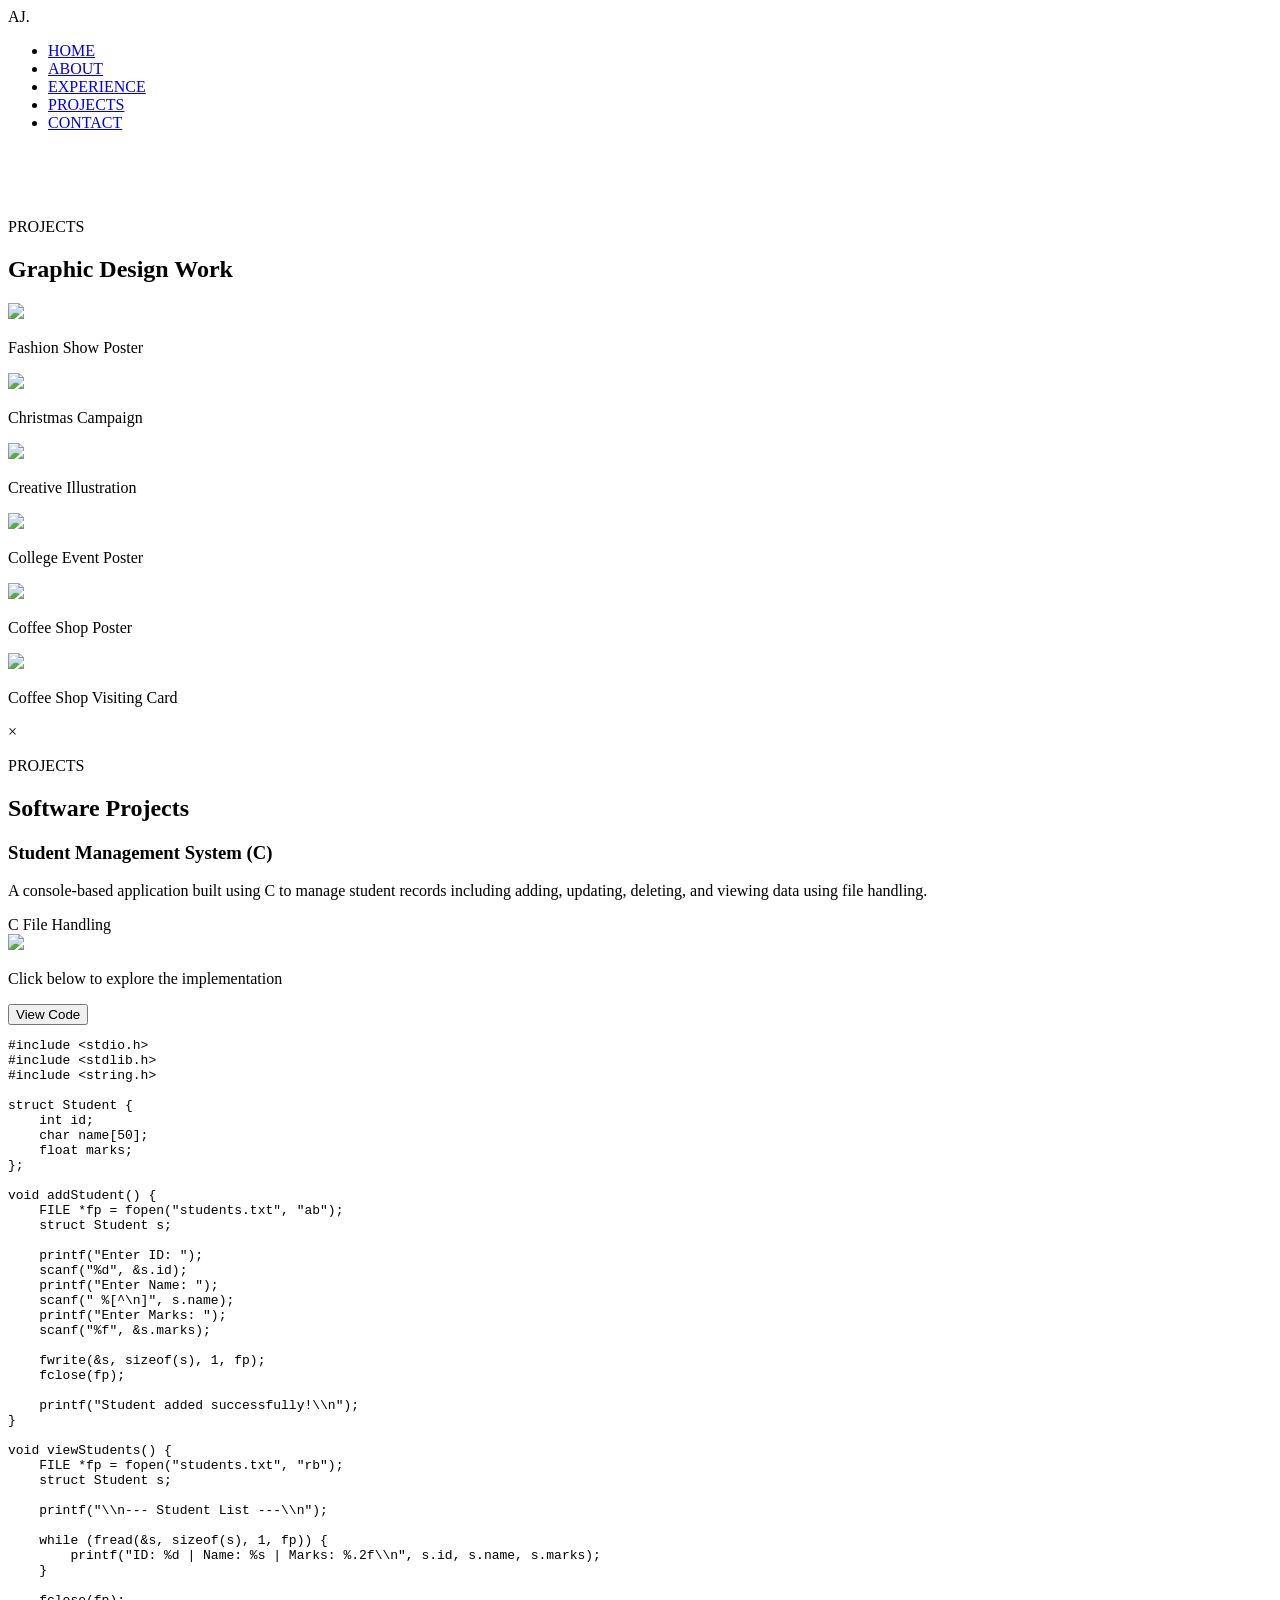
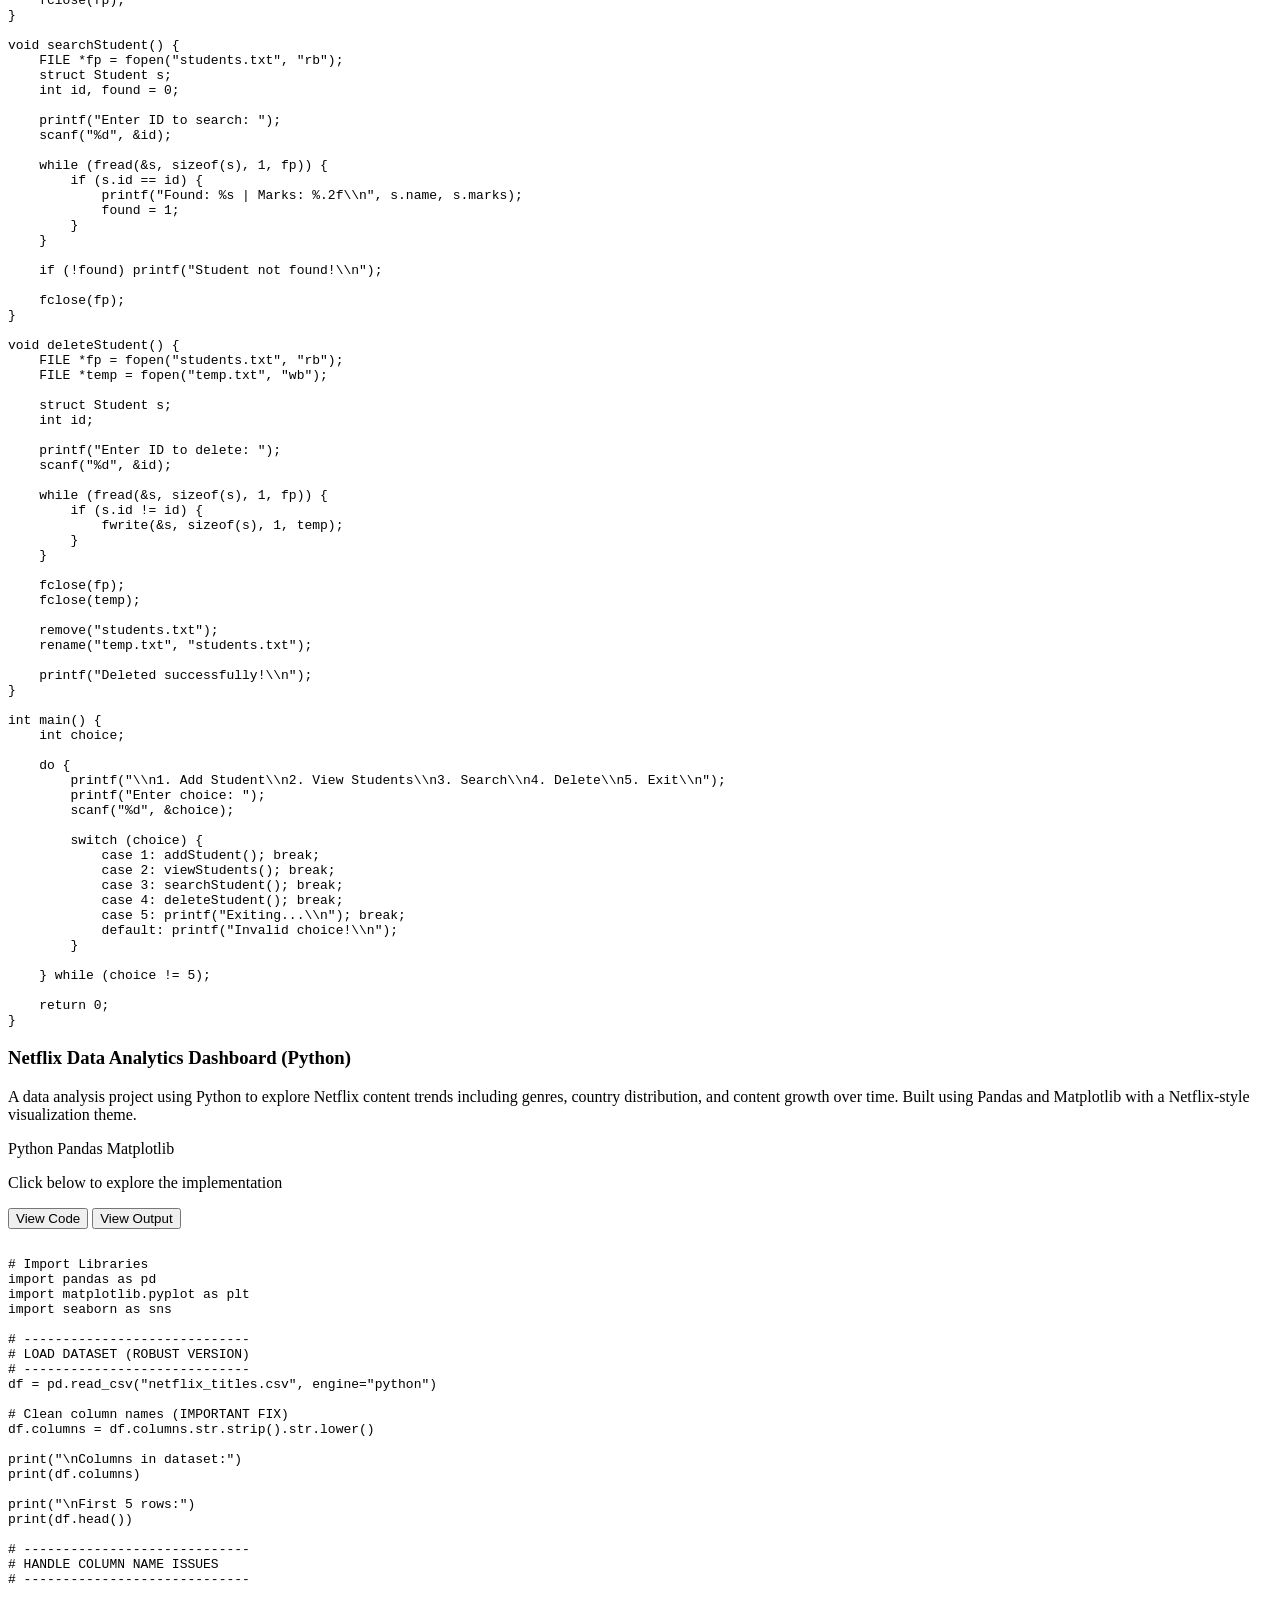
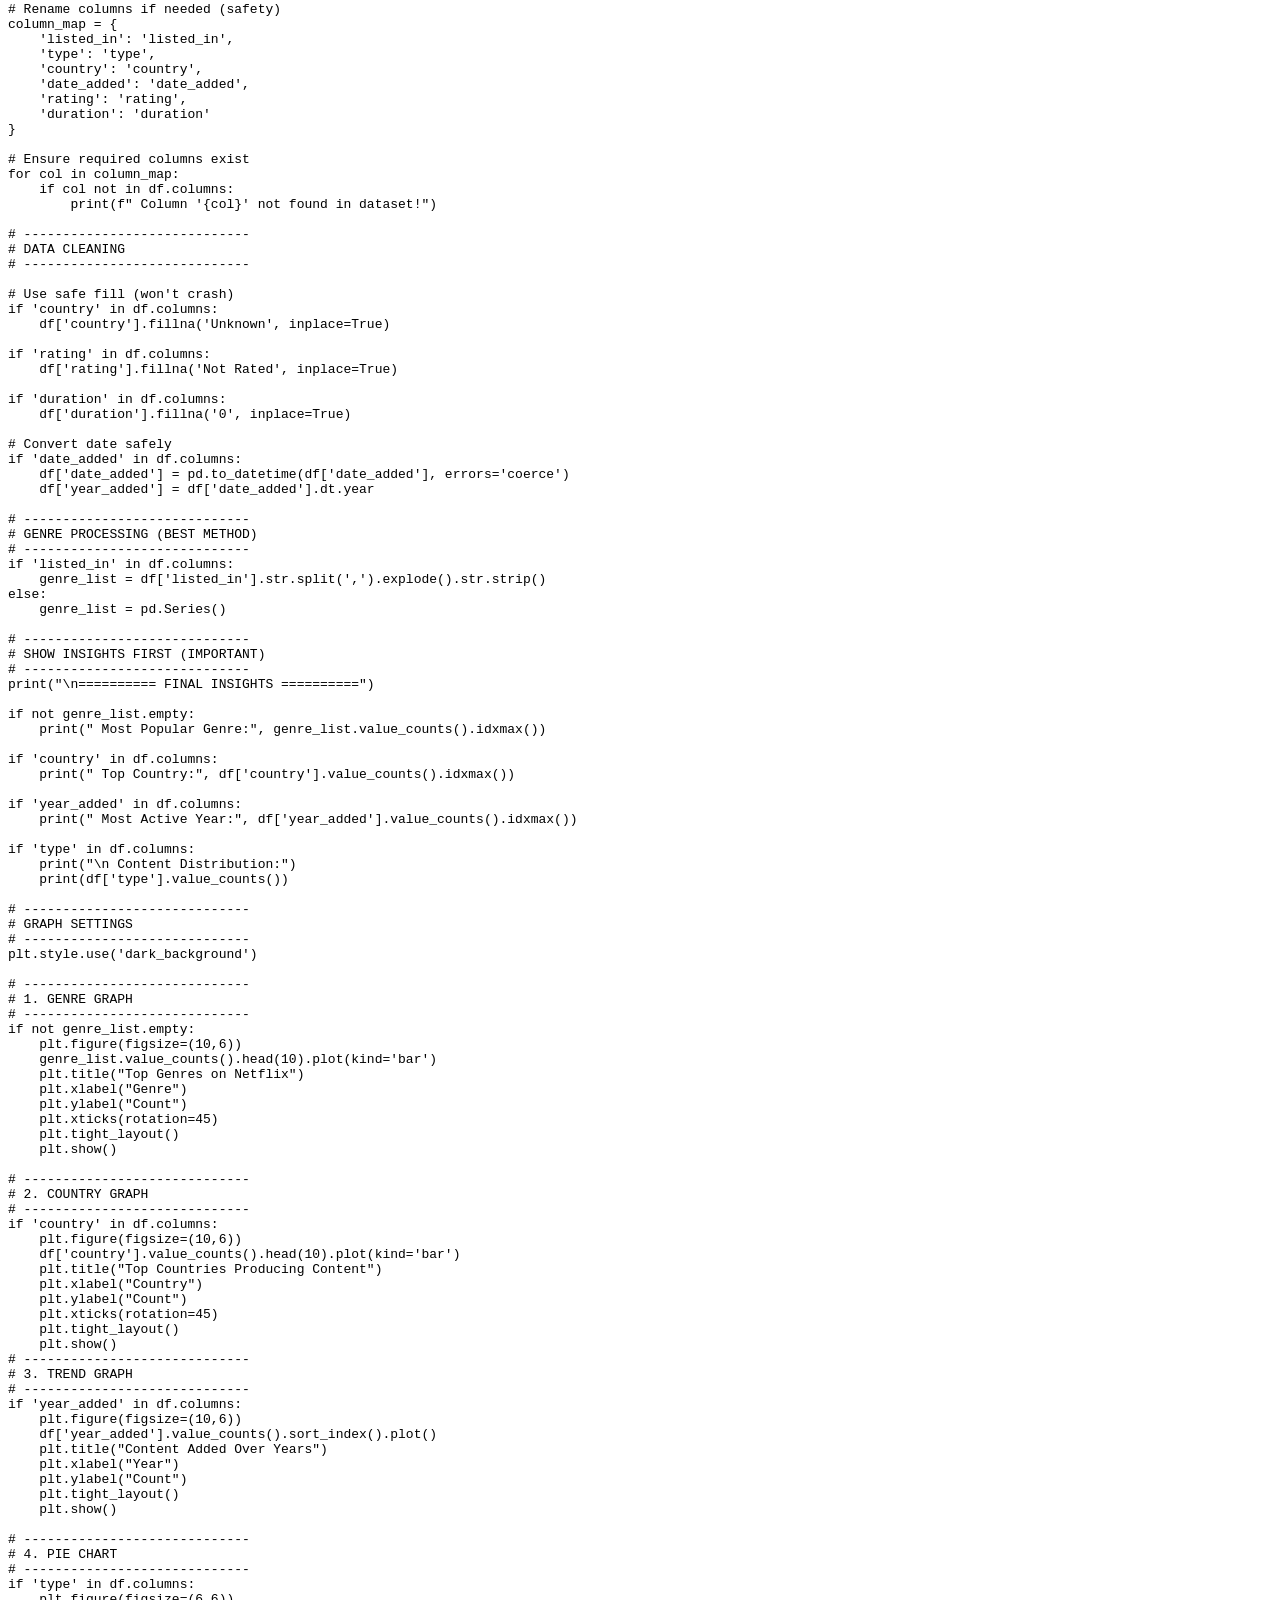
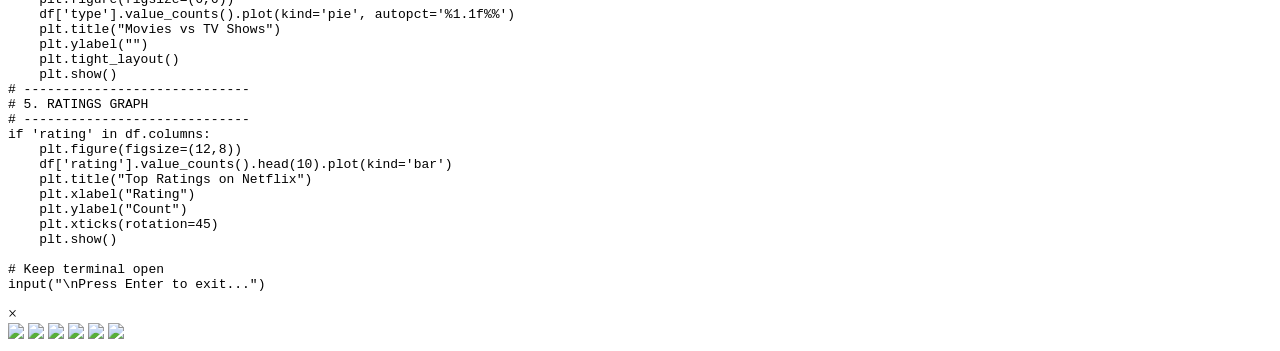
==== design.html @ 0135842d "Rename design.txt to design.html" ====
<!DOCTYPE html>
<html>
<head>
  <title>Graphic Design Projects</title>

  <link href="https://fonts.googleapis.com/css2?family=Inter:wght@400;500;600&display=swap" rel="stylesheet">
  <link rel="stylesheet" href="style2.css">
  <link rel="stylesheet" href="styles3.css">
</head>

<body>

<!-- NAVBAR -->
<nav class="navbar">
  <div class="logo">AJ.</div>
  <ul class="nav-links">
    <li><a href="MainPortfolio.html#home">HOME</a></li>
    <li><a href="MainPortfolio.html#about">ABOUT</a></li>
    <li><a href="MainPortfolio.html#experience">EXPERIENCE</a></li>
    <li><a href="MainPortfolio.html#projects">PROJECTS</a></li>
    <li><a href="MainPortfolio.html#contact">CONTACT</a></li>
  </ul>
</nav>

<br><br><br>

<!-- GRAPHIC DESIGN -->
<section class="projects-section">
<div class="container">

<p class="section-tag">PROJECTS</p>
<h2 class="section-title">Graphic Design Work</h2>

<div class="design-gallery">

<div class="design-item">
<img src="FashionShow.jpg" onclick="openModal(this.src)">
<p class="design-title">Fashion Show Poster</p>
</div>

<div class="design-item">
<img src="Christmas.jpg" onclick="openModal(this.src)">
<p class="design-title">Christmas Campaign</p>
</div>

<div class="design-item">
<img src="Drawing.jpg" onclick="openModal(this.src)">
<p class="design-title">Creative Illustration</p>
</div>

<div class="design-item">
<img src="IISPOSTER.png" onclick="openModal(this.src)">
<p class="design-title">College Event Poster</p>
</div>

<div class="design-item">
<img src="igpost.jpg" onclick="openModal(this.src)">
<p class="design-title">Coffee Shop Poster</p>
</div>

<div class="design-item">
<img src="card.png" onclick="openModal(this.src)">
<p class="design-title">Coffee Shop Visiting Card</p>
</div>

</div>

<!-- IMAGE MODAL -->
<div id="imageModal" class="modal">
<span class="close" onclick="closeModal()">&times;</span>
<img class="modal-content" id="modalImg">
</div>

</div>
</section>

<!-- SOFTWARE PROJECTS -->
<section class="projects-section" >
<p class="section-tag">PROJECTS</p>
<h2 class="section-title">Software Projects</h2>

<!-- C PROJECT -->
<div class="project-block">

<h3 class="project-title">Student Management System (C)</h3>

<p class="project-desc">
A console-based application built using C to manage student records 
including adding, updating, deleting, and viewing data using file handling.
</p>

<div class="tech-stack">
<span>C</span>
<span>File Handling</span>
</div>

<img src="output.png" class="C-output">

<p class="hint-text">Click below to explore the implementation</p>

<button class="view-code-btn" id="toggleCodeBtn" onclick="toggleCode()">View Code</button>

<div class="code-container" id="codeBlock">
<pre><code>#include &lt;stdio.h&gt;
#include &lt;stdlib.h&gt;
#include &lt;string.h&gt;

struct Student {
    int id;
    char name[50];
    float marks;
};

void addStudent() {
    FILE *fp = fopen("students.txt", "ab");
    struct Student s;

    printf("Enter ID: ");
    scanf("%d", &s.id);
    printf("Enter Name: ");
    scanf(" %[^\n]", s.name);
    printf("Enter Marks: ");
    scanf("%f", &s.marks);

    fwrite(&s, sizeof(s), 1, fp);
    fclose(fp);

    printf("Student added successfully!\\n");
}

void viewStudents() {
    FILE *fp = fopen("students.txt", "rb");
    struct Student s;

    printf("\\n--- Student List ---\\n");

    while (fread(&s, sizeof(s), 1, fp)) {
        printf("ID: %d | Name: %s | Marks: %.2f\\n", s.id, s.name, s.marks);
    }

    fclose(fp);
}

void searchStudent() {
    FILE *fp = fopen("students.txt", "rb");
    struct Student s;
    int id, found = 0;

    printf("Enter ID to search: ");
    scanf("%d", &id);

    while (fread(&s, sizeof(s), 1, fp)) {
        if (s.id == id) {
            printf("Found: %s | Marks: %.2f\\n", s.name, s.marks);
            found = 1;
        }
    }

    if (!found) printf("Student not found!\\n");

    fclose(fp);
}

void deleteStudent() {
    FILE *fp = fopen("students.txt", "rb");
    FILE *temp = fopen("temp.txt", "wb");

    struct Student s;
    int id;

    printf("Enter ID to delete: ");
    scanf("%d", &id);

    while (fread(&s, sizeof(s), 1, fp)) {
        if (s.id != id) {
            fwrite(&s, sizeof(s), 1, temp);
        }
    }

    fclose(fp);
    fclose(temp);

    remove("students.txt");
    rename("temp.txt", "students.txt");

    printf("Deleted successfully!\\n");
}

int main() {
    int choice;

    do {
        printf("\\n1. Add Student\\n2. View Students\\n3. Search\\n4. Delete\\n5. Exit\\n");
        printf("Enter choice: ");
        scanf("%d", &choice);

        switch (choice) {
            case 1: addStudent(); break;
            case 2: viewStudents(); break;
            case 3: searchStudent(); break;
            case 4: deleteStudent(); break;
            case 5: printf("Exiting...\\n"); break;
            default: printf("Invalid choice!\\n");
        }

    } while (choice != 5);

    return 0;
}
</code></pre>
</div>

</div>

<!-- PYTHON PROJECT -->
<div class="project-block">

<h3 class="project-title">Netflix Data Analytics Dashboard (Python)</h3>

<p class="project-desc">
A data analysis project using Python to explore Netflix content trends including genres, 
country distribution, and content growth over time. Built using Pandas and Matplotlib 
with a Netflix-style visualization theme.
</p>

<div class="tech-stack">
<span>Python</span>
<span>Pandas</span>
<span>Matplotlib</span>
</div>

<p class="hint-text">Click below to explore the implementation</p>

<!-- VIEW OUTPUT BUTTON (NEW) -->
<div class="btn-group">
  <button class="view-code-btn" id="toggleNetflixBtn" onclick="toggleNetflixCode()">View Code</button>
  <button class="view-output-btn" onclick="openGallery()">View Output</button>
</div>
<div class="code-container" id="netflixCodeBlock">
<pre><code>
# Import Libraries
import pandas as pd
import matplotlib.pyplot as plt
import seaborn as sns

# -----------------------------
# LOAD DATASET (ROBUST VERSION)
# -----------------------------
df = pd.read_csv("netflix_titles.csv", engine="python")

# Clean column names (IMPORTANT FIX)
df.columns = df.columns.str.strip().str.lower()

print("\nColumns in dataset:")
print(df.columns)

print("\nFirst 5 rows:")
print(df.head())

# -----------------------------
# HANDLE COLUMN NAME ISSUES
# -----------------------------

# Rename columns if needed (safety)
column_map = {
    'listed_in': 'listed_in',
    'type': 'type',
    'country': 'country',
    'date_added': 'date_added',
    'rating': 'rating',
    'duration': 'duration'
}

# Ensure required columns exist
for col in column_map:
    if col not in df.columns:
        print(f" Column '{col}' not found in dataset!")

# -----------------------------
# DATA CLEANING
# -----------------------------

# Use safe fill (won't crash)
if 'country' in df.columns:
    df['country'].fillna('Unknown', inplace=True)

if 'rating' in df.columns:
    df['rating'].fillna('Not Rated', inplace=True)

if 'duration' in df.columns:
    df['duration'].fillna('0', inplace=True)

# Convert date safely
if 'date_added' in df.columns:
    df['date_added'] = pd.to_datetime(df['date_added'], errors='coerce')
    df['year_added'] = df['date_added'].dt.year

# -----------------------------
# GENRE PROCESSING (BEST METHOD)
# -----------------------------
if 'listed_in' in df.columns:
    genre_list = df['listed_in'].str.split(',').explode().str.strip()
else:
    genre_list = pd.Series()

# -----------------------------
# SHOW INSIGHTS FIRST (IMPORTANT)
# -----------------------------
print("\n========== FINAL INSIGHTS ==========")

if not genre_list.empty:
    print(" Most Popular Genre:", genre_list.value_counts().idxmax())

if 'country' in df.columns:
    print(" Top Country:", df['country'].value_counts().idxmax())

if 'year_added' in df.columns:
    print(" Most Active Year:", df['year_added'].value_counts().idxmax())

if 'type' in df.columns:
    print("\n Content Distribution:")
    print(df['type'].value_counts())

# -----------------------------
# GRAPH SETTINGS
# -----------------------------
plt.style.use('dark_background')

# -----------------------------
# 1. GENRE GRAPH
# -----------------------------
if not genre_list.empty:
    plt.figure(figsize=(10,6))
    genre_list.value_counts().head(10).plot(kind='bar')
    plt.title("Top Genres on Netflix")
    plt.xlabel("Genre")
    plt.ylabel("Count")
    plt.xticks(rotation=45)
    plt.tight_layout()
    plt.show()

# -----------------------------
# 2. COUNTRY GRAPH
# -----------------------------
if 'country' in df.columns:
    plt.figure(figsize=(10,6))
    df['country'].value_counts().head(10).plot(kind='bar')
    plt.title("Top Countries Producing Content")
    plt.xlabel("Country")
    plt.ylabel("Count")
    plt.xticks(rotation=45)
    plt.tight_layout()
    plt.show()
# -----------------------------
# 3. TREND GRAPH
# -----------------------------
if 'year_added' in df.columns:
    plt.figure(figsize=(10,6))
    df['year_added'].value_counts().sort_index().plot()
    plt.title("Content Added Over Years")
    plt.xlabel("Year")
    plt.ylabel("Count")
    plt.tight_layout()
    plt.show()

# -----------------------------
# 4. PIE CHART
# -----------------------------
if 'type' in df.columns:
    plt.figure(figsize=(6,6))
    df['type'].value_counts().plot(kind='pie', autopct='%1.1f%%')
    plt.title("Movies vs TV Shows")
    plt.ylabel("")
    plt.tight_layout()
    plt.show()
# -----------------------------
# 5. RATINGS GRAPH
# -----------------------------
if 'rating' in df.columns:
    plt.figure(figsize=(12,8))
    df['rating'].value_counts().head(10).plot(kind='bar')
    plt.title("Top Ratings on Netflix")
    plt.xlabel("Rating")
    plt.ylabel("Count")
    plt.xticks(rotation=45)
    plt.show()

# Keep terminal open
input("\nPress Enter to exit...")
</code></pre>
</div>

</div>

<!-- ✅ GALLERY MODAL (FIXED POSITION) -->
<div id="galleryModal" class="gallery-modal">
<span class="close-btn" onclick="closeGallery()">&times;</span>

<div class="gallery-content">
<img src="OutputPython.png">
<img src="TopCountries.png">
<img src="TopGenere.png">
<img src="TopRatings.png">
<img src="PieChart.png">
<img src="LineChart.png">
</div>
</div>

<!-- SCRIPT -->
<script>

function toggleCode() {
  const code = document.getElementById("codeBlock");
  const btn = document.getElementById("toggleCodeBtn");

  if (code.style.display === "block") {
    code.style.display = "none";
    btn.innerText = "View Code";
  } else {
    code.style.display = "block";
    btn.innerText = "Hide Code";
  }
}

function toggleNetflixCode() {
  const code = document.getElementById("netflixCodeBlock");
  const btn = document.getElementById("toggleNetflixBtn");

  if (code.style.display === "block") {
    code.style.display = "none";
    btn.innerText = "View Code";
  } else {
    code.style.display = "block";
    btn.innerText = "Hide Code";
  }
}

function openModal(src) {
  document.getElementById("imageModal").style.display = "block";
  document.getElementById("modalImg").src = src;
}

function closeModal() {
  document.getElementById("imageModal").style.display = "none";
}

function openGallery() {
  document.getElementById("galleryModal").style.display = "block";
}

function closeGallery() {
  document.getElementById("galleryModal").style.display = "none";
}

window.onclick = function(event) {
  const modal = document.getElementById("galleryModal");
  if (event.target === modal) {
    modal.style.display = "none";
  }
}
</script>
</body>
</html>
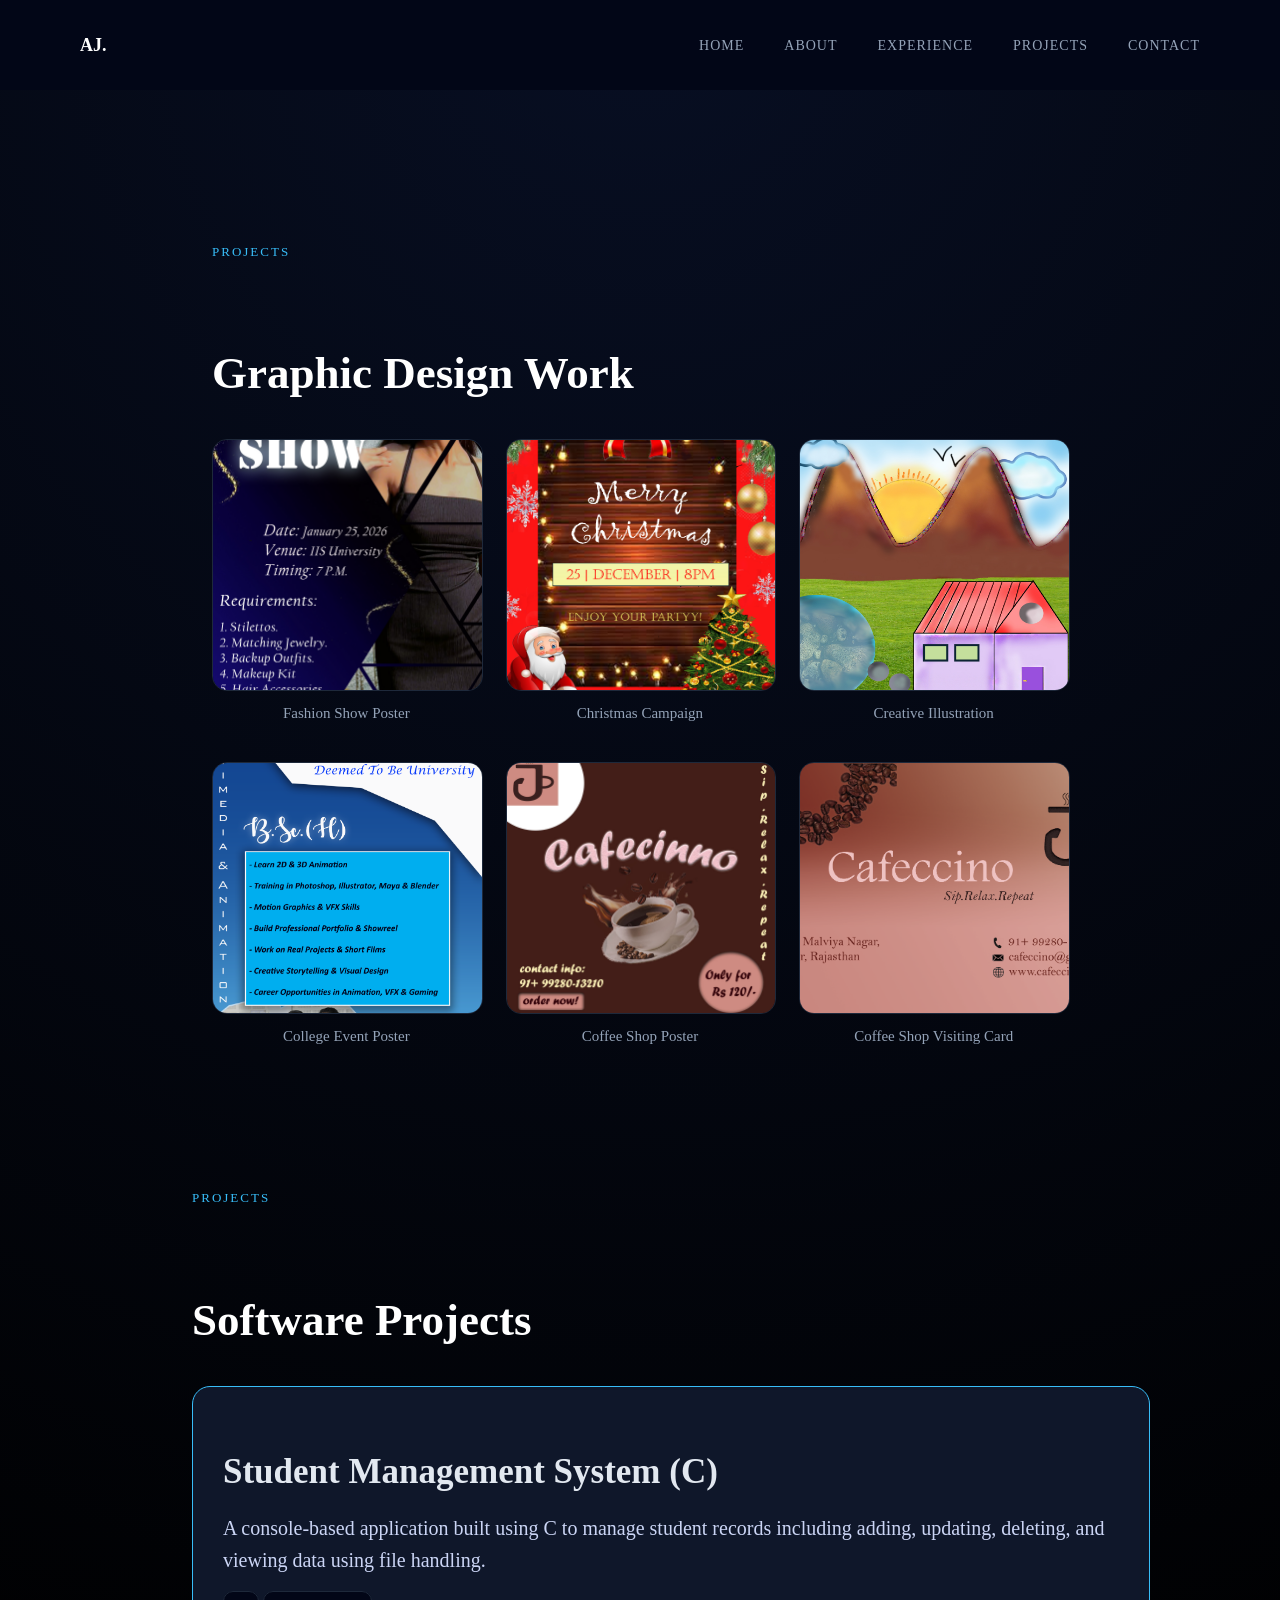
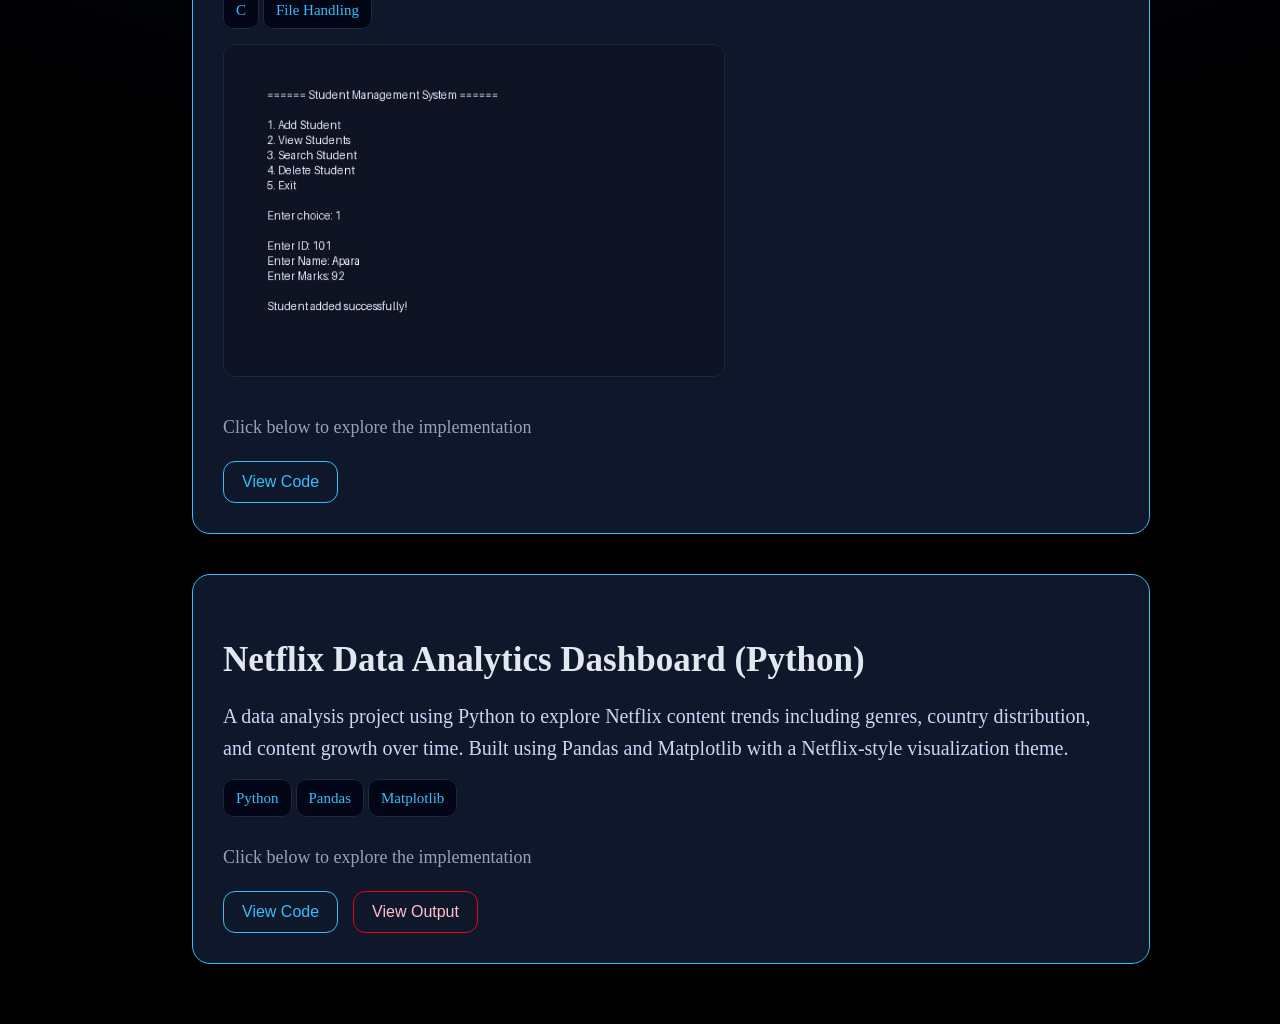
==== commit be4b4744: "Update design.html" ====
--- a/design.html
+++ b/design.html
@@ -14,11 +14,11 @@
 <nav class="navbar">
   <div class="logo">AJ.</div>
   <ul class="nav-links">
-    <li><a href="MainPortfolio.html#home">HOME</a></li>
-    <li><a href="MainPortfolio.html#about">ABOUT</a></li>
-    <li><a href="MainPortfolio.html#experience">EXPERIENCE</a></li>
-    <li><a href="MainPortfolio.html#projects">PROJECTS</a></li>
-    <li><a href="MainPortfolio.html#contact">CONTACT</a></li>
+    <li><a href="index.html#home">HOME</a></li>
+    <li><a href="index.html#about">ABOUT</a></li>
+    <li><a href="index.html#experience">EXPERIENCE</a></li>
+    <li><a href="index.html#projects">PROJECTS</a></li>
+    <li><a href="index.html#contact">CONTACT</a></li>
   </ul>
 </nav>
 
--- a/style2.css
+++ b/style2.css
@@ -0,0 +1,484 @@
+body {
+  margin: 0;
+  padding-top: 100px;
+  padding: 60px 80px;
+  font-family: Bell MT;
+  background: radial-gradient(circle at top, rgba(30, 58, 138, 0.25), #000000 70%);
+  background-color: #000000;
+}
+.container {
+  max-width: 1200px;
+  margin: auto;
+  padding: 0 20px;
+}
+.project-card,
+.project-block,
+.design-item,
+.stat-box {
+  position: relative;
+  z-index: 1;
+}
+.myimage:hover {
+  transform: translateY(-5px);
+  box-shadow: 0 10px 30px rgba(56, 189, 248, 0.5);
+}
+.navbar {
+  display: flex;
+  justify-content: space-between;
+  align-items: center;
+  width: 100%;
+  box-sizing: border-box;   
+  padding: 20px 80px;
+  position: fixed;
+  z-index: 9999; 
+  top: 0;
+  left: 0;
+  background: #020617;
+}
+.logo {
+  color: white;
+  font-weight: 600;
+  font-size: 18px;
+}
+.nav-links {
+  list-style: none;
+  display: flex;
+  gap: 40px;
+}
+
+.nav-links a {
+  text-decoration: none;
+  color: #94a3b8;
+  font-size: 14px;
+  letter-spacing: 1px;
+  transition: 0.3s;
+}
+
+/* Hover effect */
+.nav-links a:hover {
+  color: #38bdf8;
+}
+
+/* container */
+.flex-1 {
+  max-width: 1200px;
+  margin: auto;
+  padding-top: 30px;
+}
+
+/* small heading */
+.portfolio {
+  font-size: 15px;
+  letter-spacing: 3px;
+  color: #64748b;
+  margin-bottom: 16px;
+}
+
+/* main heading */
+h1 {
+  font-family: Poppins;
+  font-size: 75px;
+  font-weight: 600;
+  color: #e2e8f0;
+  margin-bottom: 20px;
+}
+
+/* name highlight */
+.highlight {
+  color: #38bdf8;
+}
+
+/* description text */
+.description {
+  color: #94a3b8;
+  font-size: 20px;
+  line-height: 1.8;
+  margin-bottom: 30px;
+}
+
+/* buttons row */
+.buttons {
+  display: flex;
+  gap: 20px;
+  align-items: center;
+}
+.btn-primary,
+.btn-secondary,
+.contact-btn {
+  padding: 14px 28px;
+  height: 25px;
+  display: inline-flex;
+  align-items: center;
+  justify-content: center;
+}
+
+/* primary button */
+.btn-primary {
+  display: inline-flex;      
+  align-items: center;
+  gap: 8px;     
+  background: linear-gradient(90deg, #22d3ee, #38bdf8);
+  color: darkblue;
+  border: none;
+  padding: 12px 22px;
+  border-radius: 10px;
+  font-size: 16px;
+  font-weight: 500;
+  cursor: pointer;
+  transition: 0.3s ease;
+  text-decoration: none;
+}
+.btn-primary img {
+  width: 18px;
+  height: 18px;
+}
+/* hover effect */
+.btn-primary:hover {
+  transform: translateY(-2px);
+  box-shadow: 0 6px 20px rgba(56, 189, 248, 0.4);
+}
+
+/* secondary button */
+.btn-secondary {
+  background: #0f172a;
+  color: #cbd5f5;
+  border: 1px solid #1e293b;
+  padding: 12px 22px;
+  border-radius: 10px;
+  font-size: 16px;
+  cursor: pointer;
+  text-decoration: none;
+}
+
+/* learn more link */
+.learn-more {
+  color: #94a3b8;
+  text-decoration: none;
+  font-size: 14px;
+  margin-left: 5px;
+}
+
+.learn-more:hover {
+  color: #38bdf8;
+}
+.myimage {
+  float: right;
+  margin-left: 40px;
+  width: 270px;
+  height: 270px;
+  object-fit: cover;
+  padding: 10px;
+  border: 5px solid lightblue;
+  border-radius: 15px;
+  transition: 0.3s ease; 
+}
+.myimage:hover {
+  transform: translateY(-5px);
+  box-shadow: 0 10px 30px rgba(56, 189, 248, 0.5);
+}
+/* Section spacing */
+.about-section {
+  padding: 80px 0px;
+  color: white;
+}
+
+/* Small heading */
+.section-tag {
+  font-size: 15px;
+  letter-spacing: 3px;
+  color: #64748b;
+  margin-bottom: 5px;
+}
+
+/* Main title */
+.section-title {
+  font-family: 'Poppins';
+  font-size: 55px;
+  margin-bottom: 40px;
+}
+
+/* Layout */
+.about-container {
+  display: flex;
+  gap: 40px;
+}
+
+/* Left big card */
+.about-card {
+  flex: 1;
+  background: rgba(15, 23, 42, 0.6);
+  padding: 25px;
+  border-radius: 15px;
+  border: 1px solid #1e293b;
+  color: #94a3b8;
+  line-height: 1.6;
+}
+
+/* Info section */
+.about-info {
+  margin-top: 20px;
+}
+.about-info p {
+  margin: 8px 0;
+}
+
+/* Right side */
+.about-stats {
+  flex: 0.8;
+  display: flex;
+  flex-direction: column;
+  gap: 24px;
+}
+.about-card p {
+  font-family: Bell MT;
+  font-size: 25px;
+  line-height: 1.5;
+}
+.stat-box p {
+  font-family: Bell MT;
+  color: #94a3b8;
+  font-size: 23px;
+}
+.about-info p {
+  font-family: Bell MT;
+  margin: 8px 0;
+  font-size: 25px;
+}
+/* Numbers */
+.stat-box h3 {
+  color: #38bdf8;
+  font-size: 25px;
+}
+/* Small stat boxes */
+.stat-box {
+  background: rgba(15, 23, 42, 0.6);
+  padding: 15px;
+  border-radius: 15px;
+  border: 1px solid #1e293b;
+  display: flex;
+  align-items: center;
+  gap: 10px;
+  transition: 0.3s ease; /* important */
+}
+
+/*  Hover effect */
+.stat-box:hover {
+  transform: translateY(-5px);
+  box-shadow: 0 10px 30px rgba(56, 189, 248, 0.2);
+  border-color: #38bdf8;
+}
+
+/* Contact section */
+.contact-section {
+  padding: 100px 0;
+}
+
+/* Box styling */
+.contact-box {
+  text-align: center;
+  background: rgba(15, 23, 42, 0.6);
+  padding: 50px;
+  border-radius: 20px;
+  border: 1px solid #1e293b;
+}
+
+/* Title */
+.contact-title {
+  font-size: 48px;
+  color: #e2e8f0;
+  margin-bottom: 30px;
+  margin-top: 20px;
+}
+
+/* Description */
+.contact-desc {
+  color: #94a3b8;
+  font-size: 18px;
+  margin-bottom: 30px;
+}
+
+/* Buttons container */
+.contact-buttons {
+  display: flex;
+  justify-content: center;
+  gap: 15px;
+  flex-wrap: wrap;
+}
+
+/* Buttons */
+.contact-btn {
+  display: inline-flex;
+  align-items: center;
+  gap: 10px;
+  padding: 12px 18px;
+  border-radius: 10px;
+  text-decoration: none;
+  font-size: 14px;
+  background: #0f172a;
+  color: #cbd5f5;
+  border: 1px solid #1e293b;
+  transition: 0.3s;
+}
+
+/* Primary button (email) */
+.contact-btn.primary {
+  background: linear-gradient(90deg, #22d3ee, #38bdf8);
+  color: #020617;
+}
+
+/* Icons */
+.contact-btn img {
+  width: 18px;
+  height: 18px;
+}
+
+/* Hover effect */
+.contact-btn:hover {
+  transform: translateY(-2px);
+}
+.footer {
+  text-align: center;
+  padding: 20px 0;
+  color: #94a3b8;
+  font-size: 14px;
+  border-top: 1px solid #1e293b;
+  margin-top: 40px;
+}
+/* EXPERIENCE SECTION */
+.experience-section {
+  padding: 80px 0;
+  color: white;
+}
+
+/* CARD */
+.experience-card {
+  background: rgba(15, 23, 42, 0.6);
+  padding: 30px;
+  border-radius: 20px;
+  border: 1px solid #1e293b;
+  margin-bottom: 30px;
+  transition: 0.3s;
+}
+
+.experience-card:hover {
+  transform: translateY(-5px);
+  box-shadow: 0 10px 30px rgba(56, 189, 248, 0.2);
+}
+
+/* HEADER */
+.exp-header {
+  display: flex;
+  justify-content: space-between;
+  align-items: center;
+}
+
+.exp-header h3 {
+  font-size: 26px;
+  color: #e2e8f0;
+}
+
+.exp-header span {
+  font-size: 18px;
+  color: #64748b;
+}
+
+/* SUBTITLE */
+.exp-sub {
+  color: #38bdf8;
+  margin: 8px 0;
+  font-size: 18px;
+}
+
+/* DESCRIPTION */
+.exp-desc {
+  color: #94a3b8;
+  font-size: 19px;
+  line-height: 1.7;
+  margin-top: 10px;
+}
+
+/* CERTIFICATE */
+.certificate {
+  margin-top: 20px;
+}
+
+/* SKILLS */
+.skills {
+  display: flex;
+  flex-wrap: wrap;
+  gap: 12px;
+  margin-top: 10px;
+}
+
+.section-tag {
+  padding: 50px 0;
+  font-size: 15px;
+  letter-spacing: 4px;
+  color: #64748b;
+}
+.skills span {
+  background: #0f172a;
+  border: 2px solid #1e293b;
+  padding: 12px 14px;
+  border-radius: 20px;
+  font-size: 14px;
+  color: #cbd5f5;
+  transition: 0.3s;
+}
+
+.skills span:hover {
+  background: #38bdf8;
+  color: black;
+  cursor: pointer;
+}
+/* PROJECTS SECTION */
+.projects-section {
+  padding: 80px 0;
+  color: white;
+}
+
+/* Container grid */
+.projects-container {
+  display: grid;
+  grid-template-columns: repeat(auto-fit, minmax(250px, 1fr));
+  gap: 25px;
+}
+
+/* Card */
+.project-card {
+  background: rgba(15, 23, 42, 0.6);
+  padding: 25px;
+  border-radius: 15px;
+  border: 2px solid #1e293b;
+  transition: 0.3s;
+}
+
+/* Hover */
+.project-card:hover {
+  transform: translateY(-5px);
+  box-shadow: 0 10px 30px rgba(56, 189, 248, 0.2);
+  border-color: #38bdf8;
+}
+
+/* Title */
+.project-card h3 {
+  color: #e2e8f0;
+  margin-bottom: 10px;
+}
+
+/* Description */
+.project-desc {
+  color: #94a3b8;
+  font-size: 15px;
+  margin-bottom: 15px;
+}
+.cert-btn img {
+  width: 18px;
+  height: 18px;
+  filter: brightness(0) invert(1);
+  gap: 50px;
+}
+
+.cert-btn:hover img {
+  filter: brightness(0) invert(1) drop-shadow(0 0 5px #38bdf8);
+}
--- a/styles3.css
+++ b/styles3.css
@@ -0,0 +1,313 @@
+/* GRID */
+.navbar {
+  display: flex;
+  justify-content: space-between;
+  align-items: center;
+  width: 100%;
+  box-sizing: border-box;   
+  padding: 20px 80px;
+  position: fixed;
+  top: 0;
+  left: 0;
+  background: #020617;
+}
+
+.design-gallery {
+  display: grid;
+  grid-template-columns: repeat(auto-fit, minmax(250px, 1fr));
+  gap: 25px;
+  margin-top: 30px;
+}
+
+/* FIXED IMAGE STYLE */
+.design-gallery img {
+  width: 100%;            /* full width */
+  height: 250px;          /* FIXED HEIGHT */
+  object-fit: cover;      /* crop nicely */
+  border-radius: 15px;
+  border: 1px solid #1e293b;
+  cursor: pointer;
+  transition: 0.3s;
+}
+
+/* CARD */
+.design-item {
+  text-align: center;
+}
+
+
+/* IMAGE HOVER */
+.design-gallery img:hover {
+  transform: scale(1.05);
+  box-shadow: 0 10px 30px rgba(56, 189, 248, 0.3);
+  border-color: #38bdf8;
+}
+
+/* TITLE */
+.design-title {
+  margin-top: 10px;
+  font-size: 15px;
+  color: #94a3b8;
+  transition: 0.3s;
+}
+
+.design-item:hover .design-title {
+  color: #38bdf8;
+  font-weight: 500;
+}
+
+/* BACK BUTTON */
+.back-btn {
+  display: inline-flex;
+  align-items: center;
+  gap: 8px;
+  margin-bottom: 25px;
+  padding: 12px 22px;
+  background: transparent;   
+  border: 1px solid #1e293b; 
+  border-radius: 10px;
+  color: #cbd5f5;
+  text-decoration: none;
+  font-size: 15px;
+  box-shadow: 0 6px 20px rgba(56, 189, 248, 0.4);
+}
+
+/*  HOVER EFFECT */
+.back-btn:hover {
+  color: #020617;
+  border: 1px solid transparent;
+  color: white;
+  transform: translateY(-2px);
+}
+/* MODAL */
+.modal {
+  display: none;
+  position: fixed;
+  z-index: 9999;
+  padding-top: 80px;
+  left: 0;
+  top: 0;
+  width: 100%;
+  height: 100%;
+  background: rgba(0,0,0,0.9);
+}
+
+.modal-content {
+  display: block;
+  margin: auto;
+  max-width: 80%;
+  max-height: 80%;
+  border-radius: 10px;
+}
+
+.close {
+  position: absolute;
+  top: 30px;
+  right: 50px;
+  color: white;
+  font-size: 40px;
+  cursor: pointer;
+}
+.section-tag {
+  color: #38bdf8;
+  font-size: 13px;
+  letter-spacing: 2px;
+}
+
+.section-title {
+  font-size: 45px;   
+  font-weight: 600;
+}
+
+.projects-section {
+  padding: 0 10%;
+  margin-top: 80px;
+}
+
+.project-block {
+  text-align: left !important;
+  margin-top: 40px;
+  width: 100%;   
+  padding: 30px;
+  background: #0f172a;
+  border-radius: 18px;
+  border: 1px solid #38bdf8;
+  transition: 0.3s;
+}
+
+.project-block:hover {
+  transform: translateY(-5px);
+  box-shadow: 0 6px 20px rgba(56, 189, 248, 0.4);
+}
+.project-title {
+  font-family: Times New Roman;
+  font-size: 35px;
+  font-weight: 600;
+  margin-bottom: 15px;
+  color: #e2e8f0;  
+}
+.project-block:hover .project-title {
+  color: #38bdf8;
+}
+.project-desc {
+  color: #cbd5f5;   
+  font-size: 20px;
+  line-height: 1.6;
+  margin-bottom: 25px;
+}
+.tech-stack span {
+  background: #020617;
+  color: #38bdf8;
+  border: 1px solid #1e293b;
+  padding: 10px 12px;
+  border-radius: 10px;
+  font-size: 15px;
+}
+
+.C-output {
+  width: 100%;
+  max-width: 500px;
+  margin-top: 25px;
+  border-radius: 12px;
+  border: 1px solid #1e293b;
+  display: block;
+}
+
+/* BUTTON */
+.view-code-btn {
+  background: transparent;
+  border: 1px solid #38bdf8;
+  color: #38bdf8;
+}
+
+.view-code-btn:hover {
+  background: #38bdf8;
+  color: #020617;
+}
+
+/* CODE BLOCK */
+.code-container {
+  display: none;
+  margin-top: 20px;
+  background: #020617;
+  padding: 20px;
+  border-radius: 12px;
+  overflow-x: auto;
+}
+
+code {
+  font-family: monospace;
+  color: #e2e8f0;
+  font-size: 13px;
+}
+
+/* HINT TEXT */
+.hint-text {
+  color: #94a3b8;
+  font-size: 18px;
+  margin-top: 40px;
+  padding-bottom: 5px;
+}
+
+/* GRID FOR PROJECT IMAGES */
+.p-images {
+  display: grid;
+  grid-template-columns: repeat(2, 1fr);
+  gap: 20px;
+  margin-top: 20px;
+}
+
+/* IMAGE STYLE */
+.p-images img {
+  width: 100%;
+  border-radius: 12px;
+  cursor: pointer;
+  transition: 0.3s;
+}
+
+/* HOVER EFFECT */
+.p-images img:hover {
+  transform: scale(1.05);
+  box-shadow: 0 0 20px rgba(229, 9, 20, 0.4); /* Netflix glow */
+}
+/* MODAL BACKGROUND */
+.gallery-modal {
+  display: none;
+  position: fixed;
+  z-index: 999;
+  left: 0;
+  top: 0;
+  width: 100%;
+  height: 100%;
+  background: rgba(0,0,0,0.9);
+}
+
+/* CONTENT AREA */
+.gallery-content {
+  margin: 60px auto;
+  width: 80%;
+  max-height: 80vh;
+  overflow-y: scroll;
+
+  display: grid;
+  grid-template-columns: repeat(2, 1fr);
+  gap: 20px;
+}
+
+/* IMAGES */
+.gallery-content img {
+  width: 100%;
+  border-radius: 10px;
+  transition: 0.3s;
+}
+
+.gallery-content img:hover {
+  transform: scale(1.05);
+}
+
+/* CLOSE BUTTON */
+.close-btn {
+  position: absolute;
+  top: 20px;
+  right: 40px;
+  font-size: 40px;
+  color: white;
+  cursor: pointer;
+}
+
+/* BUTTON STYLE */
+.view-output-btn {
+  background-color: transparent;
+  border: 1px solid #e50914;
+  color: pink;
+}
+
+.view-output-btn:hover {
+  background: #e50914;
+  color: white;
+  transform: translateY(-2px);
+}
+.btn-group {
+  display: flex;
+  gap: 15px;  text-align: left !important;
+  margin-top: 15px;
+  justify-content: flex-start !important;  
+}
+
+.view-code-btn,
+.view-output-btn {
+  height: 42px;
+  padding: 0 18px;  
+  display: inline-flex;
+  align-items: center;
+  justify-content: center;
+  border-radius: 12px;
+  font-size: 16px;
+  cursor: pointer;
+  transition: all 0.3s ease;
+  line-height: 1;  
+}
+#netflixCodeBlock,
+#netflixCodeBlock * {
+  text-align: left !important;
+}
